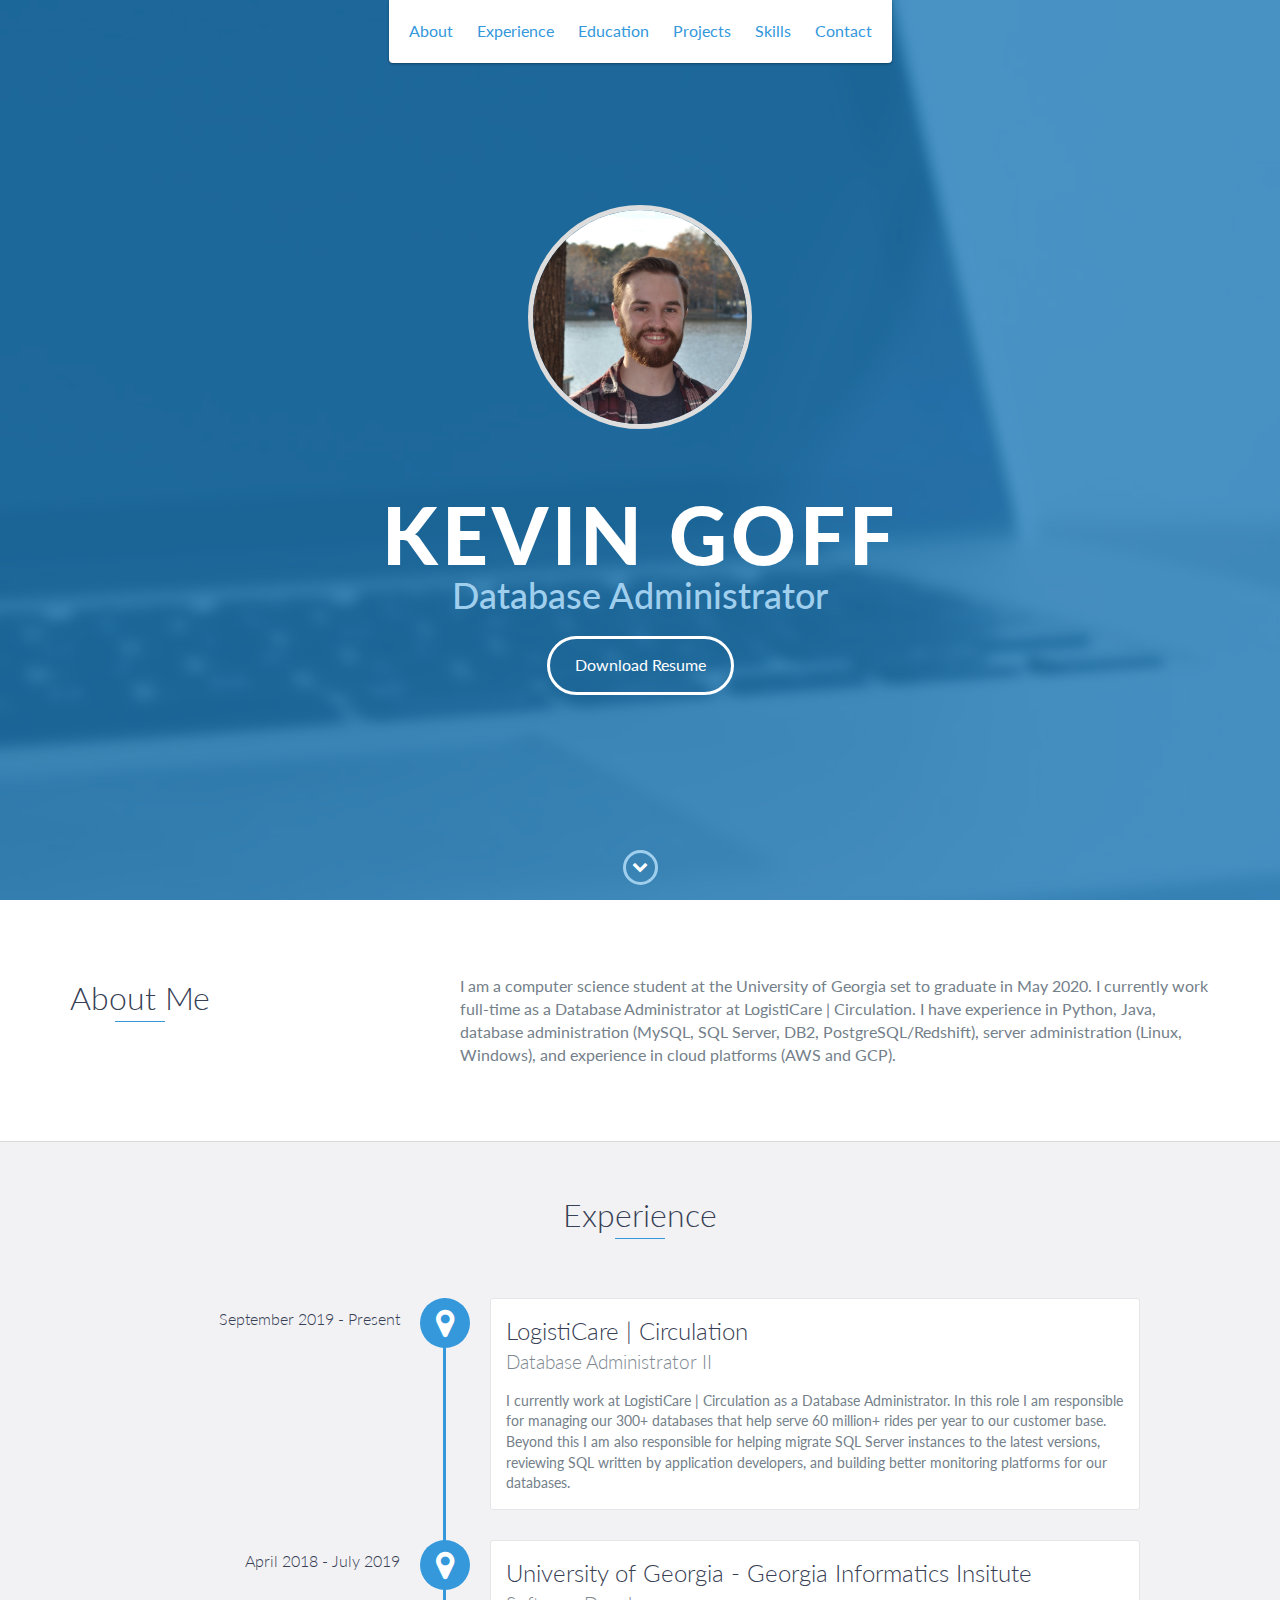
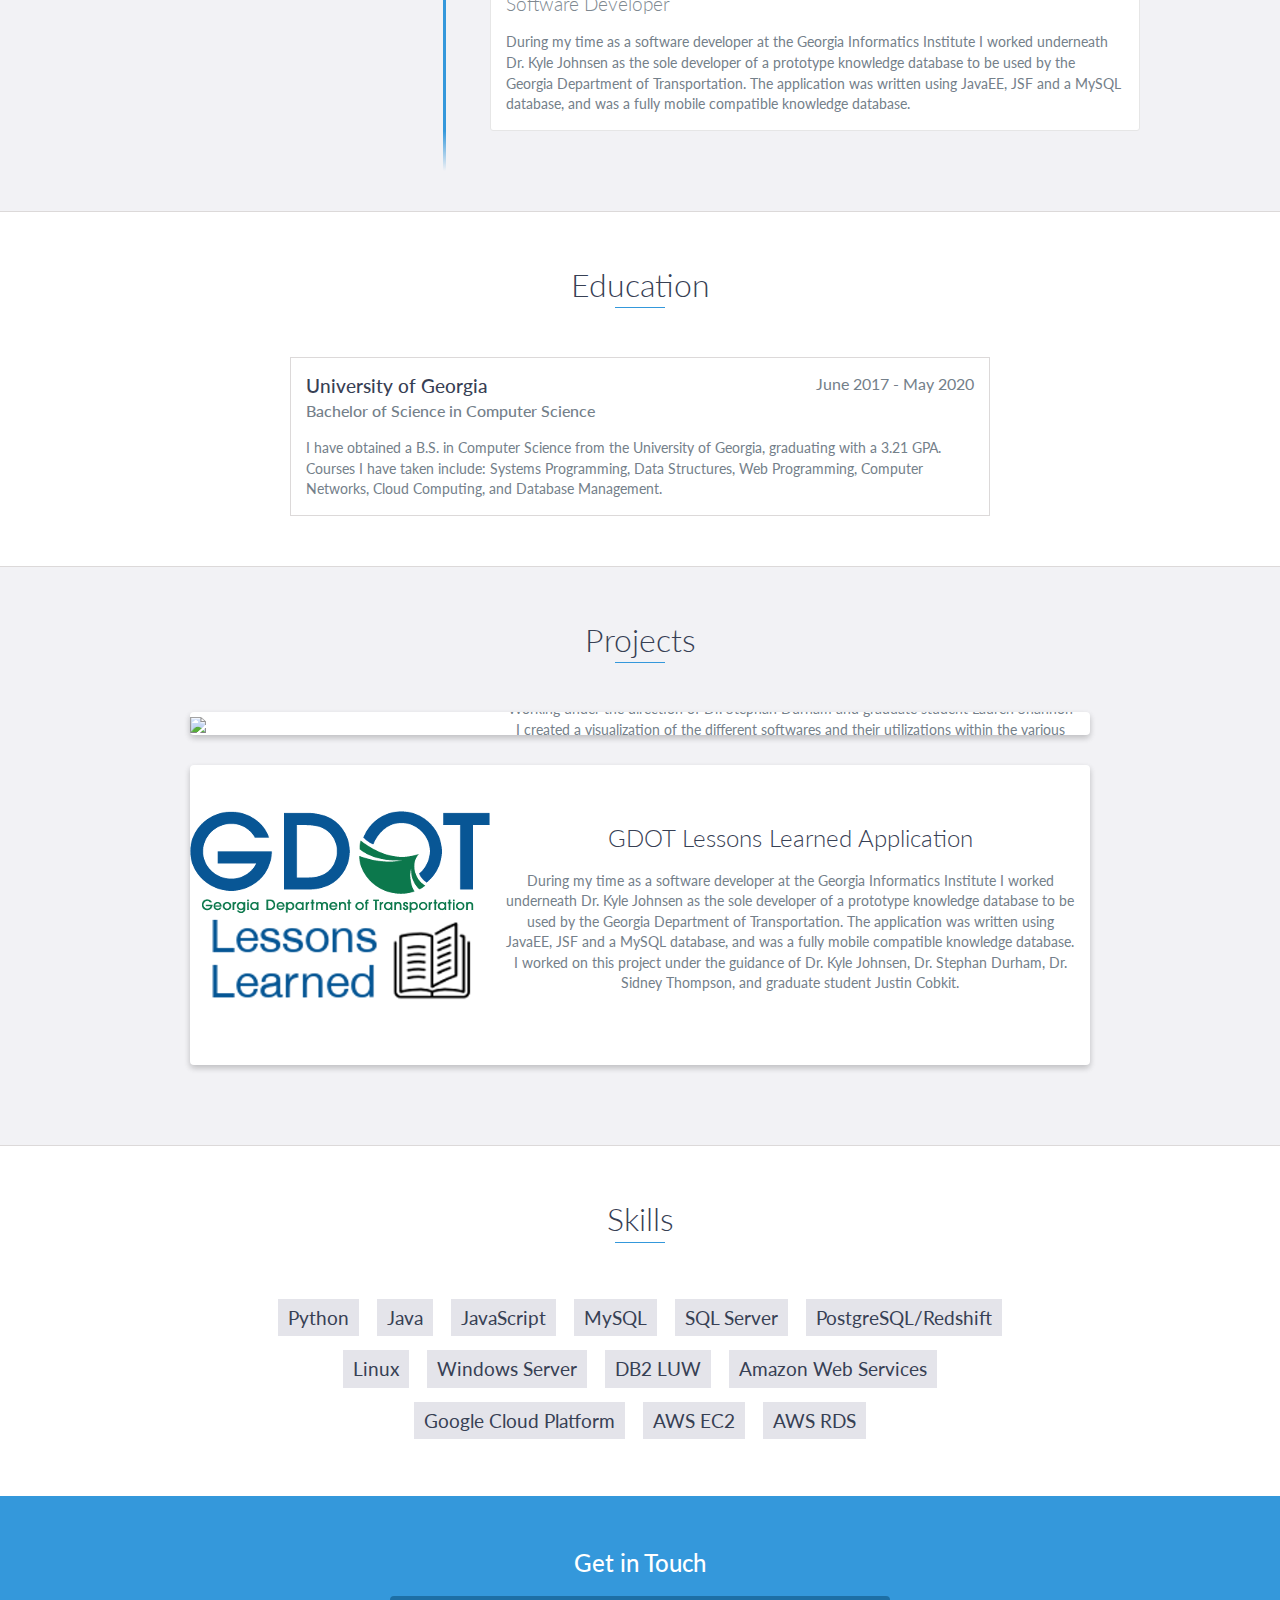
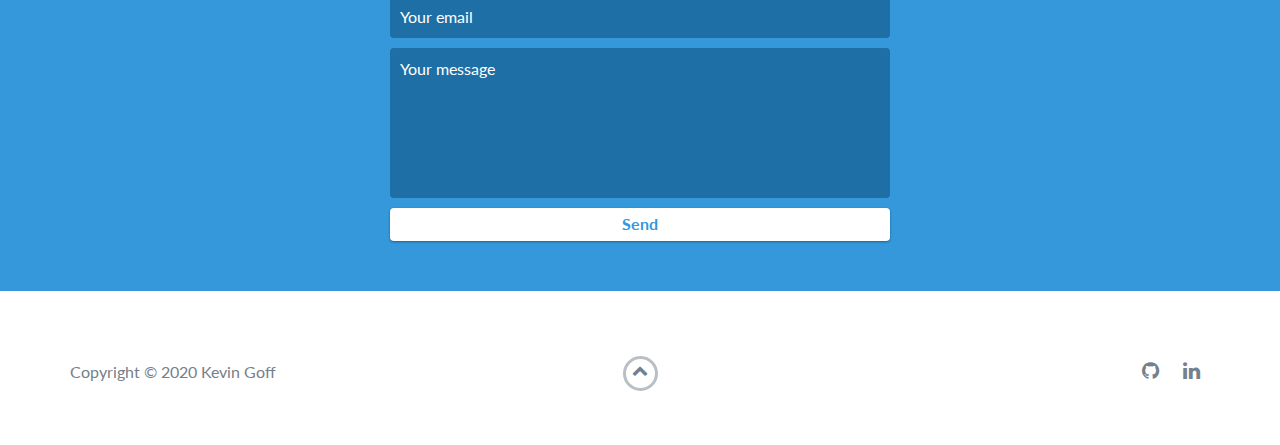
==== index.html @ 763a2a4a "Initial Commit" ====
<!DOCTYPE html>
<html class="no-js" lang="en">

<head>
    <meta charset="utf-8">
    <meta http-equiv="X-UA-Compatible" content="IE=edge">
    <meta name="viewport" content="width=device-width, initial-scale=1">
    <title>My Portfolio</title>
	<link rel="shortcut icon" href="favicon.ico" type="image/x-icon">
	<link rel="icon" href="favicon.ico" type="image/x-icon">
    <link href="https://fonts.googleapis.com/css?family=Lato:300,400,700,900" rel="stylesheet">
    <link rel="stylesheet" href="libs/font-awesome/css/font-awesome.min.css">
    <link href="css/bootstrap.min.css" rel="stylesheet">
    <link href="css/styles.css" rel="stylesheet">
</head>

<body>
    <div id="mobile-menu-open" class="shadow-large">
        <i class="fa fa-bars" aria-hidden="true"></i>
    </div>
    <!-- End #mobile-menu-toggle -->
    <header>
        <div id="mobile-menu-close">
            <span>Close</span> <i class="fa fa-times" aria-hidden="true"></i>
        </div>
        <ul id="menu" class="shadow">
            <li>
                <a href="#about">About</a>
            </li>
            <li>
                <a href="#experience">Experience</a>
            </li>
            <li>
                <a href="#education">Education</a>
            </li>
            <li>
                <a href="#projects">Projects</a>
            </li>
            <li>
                <a href="#skills">Skills</a>
            </li>
            <li>
                <a href="#contact">Contact</a>
            </li>
        </ul>
    </header>
    <!-- End header -->

    <div id="lead">
        <div id="lead-content">
            <img src="images/HEADSHOT.jpg" alt="Avatar" style=' border: 5px solid #ddd; border-radius: 50%; width: 35%;'>
            <br></br>
            <br></br>

            <h1>Kevin Goff</h1>
            <h2>Database Administrator</h2>
            <a href="#" class="btn-rounded-white">Download Resume</a>
        </div>
        <!-- End #lead-content -->

        <div id="lead-overlay"></div>

        <div id="lead-down">
            <span>
                <i class="fa fa-chevron-down" aria-hidden="true"></i>
            </span>
        </div>
        <!-- End #lead-down -->
    </div>
    <!-- End #lead -->

    <div id="about">
        <div class="container">
            <div class="row">
                <div class="col-md-4">
                    <h2 class="heading">About Me</h2>
                </div>
                <div class="col-md-8">
                    <p>
                        I am a computer science student at the University of Georgia set to graduate in May 2020. I currently work full-time as a Database Administrator at LogistiCare | Circulation. I have experience in Python, Java, database administration (MySQL, SQL Server, DB2, PostgreSQL/Redshift), server administration (Linux, Windows), and experience in cloud platforms (AWS and GCP). 
                    </p>
                </div>
            </div>
        </div>
    </div>
    <!-- End #about -->

    <div id="experience" class="background-alt">
        <h2 class="heading">Experience</h2>
        <div id="experience-timeline">
            <div data-date="September 2019 - Present">
                <h3>LogistiCare | Circulation</h3>
                <h4>Database Administrator II</h4>
                <p>
                    I currently work at LogistiCare | Circulation as a Database Administrator. In this role I am responsible for managing our 300+ databases that help serve 60 million+ rides per year to our customer base. Beyond this I am also responsible for helping migrate SQL Server instances to the latest versions, reviewing SQL written by application developers, and building better monitoring platforms for our databases.
                </p>
            </div>

            <div data-date="April 2018 - July 2019">
                <h3>University of Georgia - Georgia Informatics Insitute</h3>
                <h4>Software Developer</h4>
                <p>
                    During my time as a software developer at the Georgia Informatics Institute I worked underneath Dr. Kyle Johnsen as the sole developer of a prototype knowledge database to be used by the Georgia Department of Transportation. The application was written using JavaEE, JSF and a MySQL database, and was a fully mobile compatible knowledge database.
                </p>
            </div>
        </div>
    </div>
    <!-- End #experience -->

    <div id="education">
        <h2 class="heading">Education</h2>
        <div class="education-block">
            <h3>University of Georgia</h3>
            <span class="education-date">June 2017 - May 2020</span>
            <h4>Bachelor of Science in Computer Science</h4>
            <p>
                I have obtained a B.S. in Computer Science from the University of Georgia, graduating with a 3.21 GPA. Courses I have taken include: Systems Programming, Data Structures, Web Programming, Computer Networks, Cloud Computing, and Database Management.
            </p>
        </div>
        <!-- End .education-block -->
    </div>
    <!-- End #education -->

    <div id="projects" class="background-alt">
        <h2 class="heading">Projects</h2>
        <div class="container">
            <div class="row">
                <div class="project shadow-large">
                    <div class="project-image">
                        <img src="images/viz.png" />
                    </div>
                    <!-- End .project-image -->
                    <div class="project-info">
                        <h3>GDOT Workflow Visualization</h3>
                        <p>
                            Working under the direction of Dr. Stephan Durham and graduate student Lauren Shannon I created a visualization of the different softwares and their utilizations within the various departments inside GDOT. The visualization is built using D3.js and is fully interactive.
                        </p>
                        <a href="viz.html" target="_blank">View Project</a>
                    </div>
                    <!-- End .project-info -->
                </div>
                <!-- End .project -->

                <div class="project shadow-large">
                    <div class="project-image">
                        <img src="images/conjoined.png" />
                    </div>
                    <!-- End .project-image -->
                    <div class="project-info">
                        <h3>GDOT Lessons Learned Application</h3>
                        <p>
                            During my time as a software developer at the Georgia Informatics Institute I worked underneath Dr. Kyle Johnsen as the sole developer of a prototype knowledge database to be used by the Georgia Department of Transportation. The application was written using JavaEE, JSF and a MySQL database, and was a fully mobile compatible knowledge database. I worked on this project under the guidance of Dr. Kyle Johnsen, Dr. Stephan Durham, Dr. Sidney Thompson, and graduate student Justin Cobkit. 
                        </p>

                    </div>
                    <!-- End .project-info -->
                </div>
                <!-- End .project -->
            </div>
        </div>
    </div>
    <!-- End #projects -->

    <div id="skills">
        <h2 class="heading">Skills</h2>
        <ul>
            <li>Python</li>
            <li>Java</li>        
            <li>JavaScript</li>
            <li>MySQL</li>
            <li>SQL Server</li>
            <li>PostgreSQL/Redshift</li>
            <li>Linux</li>
            <li>Windows Server</li>
            <li>DB2 LUW</li>
            <li>Amazon Web Services</li>
            <li>Google Cloud Platform</li>
            <li>AWS EC2</li>
            <li>AWS RDS</li>
        </ul>
    </div>
    <!-- End #skills -->

    <div id="contact">
        <h2>Get in Touch</h2>
        <div id="contact-form">
            <form method="POST" action="https://formspree.io/xwkrezwz">
                <input type="hidden" name="_subject" value="Contact request from personal website" />
                <input type="email" name="_replyto" placeholder="Your email" required>
                <textarea name="message" placeholder="Your message" required></textarea>
                <button type="submit">Send</button>
            </form>
        </div>
        <!-- End #contact-form -->
    </div>
    <!-- End #contact -->

    <footer>
        <div class="container">
            <div class="row">
                <div class="col-sm-5 copyright">
                    <p>
                        Copyright &copy; 2020 Kevin Goff
                    </p>
                </div>
                <div class="col-sm-2 top">
                    <span id="to-top">
                        <i class="fa fa-chevron-up" aria-hidden="true"></i>
                    </span>
                </div>
                <div class="col-sm-5 social">
                    <ul>
                        <li>
                            <a href="https://github.com/kevpgoff" target="_blank"><i class="fa fa-github" aria-hidden="true"></i></a>
                        </li>

                        <li>
                            <a href="https://www.linkedin.com/in/kevpgoff/" target="_blank"><i class="fa fa-linkedin" aria-hidden="true"></i></a>
                        </li>

                    </ul>
                </div>
            </div>
        </div>
    </footer>
    <!-- End footer -->

    <script src="https://ajax.googleapis.com/ajax/libs/jquery/1.12.4/jquery.min.js"></script>
    <script src="js/scripts.min.js"></script>
</body>

</html>
---- css/styles.css ----
/*!
    Title: Dev Portfolio Template
    Version: 1.2.2
    Last Change: 03/25/2020
    Author: Ryan Fitzgerald
    Repo: https://github.com/RyanFitzgerald/devportfolio-template
    Issues: https://github.com/RyanFitzgerald/devportfolio-template/issues

    Description: This file contains all the styles associated with the page
    that don't come from third party libraries. This file gets compiled using
    Gulp and send to the /css folder which is then loaded on the page.
*/body{font-family:'Lato', sans-serif;font-size:16px}body.active{overflow:hidden;z-index:-1}.no-js #experience-timeline>div{background:#fff;padding:10px;margin-bottom:10px;border:1px solid #dcd9d9}.no-js #experience-timeline>div h3{font-size:1.5em;font-weight:300;color:#374054;display:inline-block;margin:0}.no-js #experience-timeline>div h4{font-size:1.2em;font-weight:300;color:#7e8890;margin:0 0 15px 0}.no-js #experience-timeline>div p{color:#74808a;font-size:0.9em;margin:0}.no-js #experience-timeline:before,.no-js #experience-timeline:after{content:none}@keyframes dropHeader{0%{transform:translateY(-100%)}100%{transform:translateY(0)}}header{position:absolute;top:0;left:0;right:0;text-align:center;z-index:10;animation-name:dropHeader;animation-iteration-count:1;animation-timing-function:ease;animation-duration:0.75s}header ul{display:inline-block;background:#fff;text-align:center;padding:10px;margin:0;border-bottom-right-radius:4px;border-bottom-left-radius:4px}header li{display:inline-block}header a{display:block;color:#3498db;padding:10px}header a:hover{color:#217dbb;text-decoration:none;background:#eee;border-radius:4px}header a:focus{color:#3498db;text-decoration:none}header.active{display:block}header.sticky{position:fixed;z-index:999}#menu.active{display:block}#mobile-menu-open{display:none;cursor:pointer;position:fixed;right:15px;top:10px;color:#3498db;font-size:1.5em;z-index:20;padding:0 7px;border-radius:4px;background:#fff}#mobile-menu-close{display:none;text-align:right;width:100%;background:#fff;font-size:1.5em;padding-right:15px;padding-top:10px;cursor:pointer;color:#3498db}#mobile-menu-close span{font-size:0.5em;text-transform:uppercase}#mobile-menu-close i{vertical-align:middle}footer{padding:50px 0}.copyright{padding-top:20px}.copyright p{margin:0;color:#74808a}.top{text-align:center}.top span{cursor:pointer;display:block;margin:15px auto 0 auto;width:35px;height:35px;border-radius:50%;border:3px solid #b9bfc4;text-align:center}.top i{color:#74808a}.social{text-align:right}.social ul{margin:5px 0 0 0;padding:0}.social li{display:inline-block;font-size:1.25em;list-style:none}.social a{display:block;color:#74808a;padding:10px}.social a:hover{color:#3498db}.btn-rounded-white{display:inline-block;color:#fff;padding:15px 25px;border:3px solid #fff;border-radius:30px;transition:.5s ease all}.btn-rounded-white:hover{color:#3498db;background:#fff;text-decoration:none}.shadow{box-shadow:0 1px 3px rgba(0,0,0,0.12),0 1px 2px rgba(0,0,0,0.24)}.shadow-large{box-shadow:0 3px 6px rgba(0,0,0,0.08),0 3px 6px rgba(0,0,0,0.15)}.heading{position:relative;display:inline-block;font-size:2em;font-weight:300;margin:0 0 30px 0}.heading:after{position:absolute;content:'';top:100%;height:1px;width:50px;left:0;right:0;margin:0 auto;background:#3498db}.background-alt{background:#f2f2f5}#lead{position:relative;height:100vh;min-height:500px;max-height:1080px;background:url(../images/lead-bg.jpg);background-size:cover;padding:15px;overflow:hidden}#lead-content{position:absolute;z-index:10;top:50%;left:50%;transform:translate(-50%, -50%);text-align:center}#lead-content h1,#lead-content h2{margin:0}#lead-content h1{color:#fff;font-weight:900;font-size:5em;text-transform:uppercase;letter-spacing:0.05em;line-height:0.9em}#lead-content h2{color:#a0cfee;font-weight:500;font-size:2.25em;margin-bottom:15px}#lead-overlay{position:absolute;height:100%;width:100%;top:0;right:0;bottom:0;left:0;background:rgba(33,125,187,0.8);z-index:1}#lead-down{position:absolute;left:0;right:0;width:100%;text-align:center;z-index:10;bottom:15px;color:#fff}#lead-down span{cursor:pointer;display:block;margin:0 auto;width:35px;height:35px;border-radius:50%;border:3px solid #a0cfee;text-align:center}#lead-down i{animation:pulsate 1.5s ease;animation-iteration-count:infinite;padding-top:5px}@keyframes pulsate{0%{transform:scale(1, 1)}50%{transform:scale(1.2, 1.2)}100%{transform:scale(1, 1)}}#about{padding:75px 15px;border-bottom:1px solid #dcd9d9}#about h2{color:#374054}#about p{color:#74808a;margin:0}#experience{padding:50px 15px;text-align:center;border-bottom:1px solid #dcd9d9}#experience h2{color:#374054}#experience-timeline{margin:30px auto 0 auto;position:relative;max-width:1000px}#experience-timeline:before{position:absolute;content:'';top:0;bottom:0;left:303px;right:auto;height:100%;width:3px;background:#3498db;z-index:0}#experience-timeline:after{position:absolute;content:'';width:3px;height:40px;background:#3498db;background:linear-gradient(to bottom, #3498db, rgba(52,152,219,0));top:100%;left:303px}.vtimeline-content{margin-left:350px;background:#fff;border:1px solid #e6e6e6;padding:15px;border-radius:3px;text-align:left}.vtimeline-content h3{font-size:1.5em;font-weight:300;color:#374054;display:inline-block;margin:0}.vtimeline-content h4{font-size:1.2em;font-weight:300;color:#7e8890;margin:0 0 15px 0}.vtimeline-content p{color:#74808a;font-size:0.9em;margin:0}.vtimeline-point{position:relative;display:block;vertical-align:top;margin-bottom:30px}.vtimeline-icon{position:relative;color:#fff;width:50px;height:50px;background:#3498db;border-radius:50%;float:left;z-index:99;margin-left:280px}.vtimeline-icon i{display:block;font-size:2em;margin-top:10px}.vtimeline-date{width:260px;text-align:right;position:absolute;left:0;top:10px;font-weight:300;color:#374054}#education{padding:50px 15px 20px 15px;border-bottom:1px solid #dcd9d9;text-align:center}#education h2{color:#374054;margin-bottom:50px}.education-block{max-width:700px;margin:0 auto 30px auto;padding:15px;border:1px solid #dcd9d9;text-align:left}.education-block h3{font-weight:500;float:left;margin:0;color:#374054}.education-block span{color:#74808a;float:right}.education-block h4{color:#74808a;clear:both;font-weight:500;margin:0 0 15px 0}.education-block p,.education-block ul{margin:0;color:#74808a;font-size:0.9em}.education-block ul{padding:0 0 0 15px}#projects{padding:50px 15px;border-bottom:1px solid #dcd9d9;text-align:center}#projects h2{color:#374054;margin-bottom:50px}.project{position:relative;max-width:900px;margin:0 auto 30px auto;overflow:hidden;background:#fff;border-radius:4px}.project-image{float:left}.project-info{position:absolute;top:50%;transform:translateY(-50%);margin-left:300px;padding:15px}.project-info h3{font-size:1.5em;font-weight:300;color:#374054;margin:0 0 15px 0}.project-info p{color:#74808a;margin:0 0 15px 0;font-size:0.9em}.no-image .project-info{position:relative;margin:0;padding:30px 15px;transform:none}#more-projects{display:none}#skills{padding:50px 15px;text-align:center}#skills h2{color:#374054;margin-bottom:50px}#skills ul{display:block;margin:0 auto;padding:0;max-width:800px}#skills li{display:inline-block;margin:7px;padding:5px 10px;color:#374054;background:#e4e4ea;list-style:none;cursor:default;font-size:1.2em}#contact{padding:50px 15px;background:#3498db;text-align:center}#contact h2{margin:0 0 15px 0;color:#fff;font-weight:500}#contact-form{max-width:500px;margin:0 auto}#contact-form input,#contact-form textarea{display:block;width:100%;padding:10px;border-radius:4px;border:none;margin-bottom:10px;background:#1d6fa5;color:#fff;transition:.5s ease all}#contact-form input::-webkit-input-placeholder,#contact-form textarea::-webkit-input-placeholder{color:#fff}#contact-form input:-moz-placeholder,#contact-form textarea:-moz-placeholder{color:#fff;opacity:1}#contact-form input::-moz-placeholder,#contact-form textarea::-moz-placeholder{color:#fff;opacity:1}#contact-form input:-ms-input-placeholder,#contact-form textarea:-ms-input-placeholder{color:#fff}#contact-form input:focus,#contact-form textarea:focus{outline:none;background:#16527a}#contact-form textarea{height:150px;resize:none}#contact-form button{display:block;width:100%;background:#fff;border-radius:4px;padding:5px 10px;border:none;color:#3498db;font-weight:700;box-shadow:0 1px 3px rgba(0,0,0,0.12),0 1px 2px rgba(0,0,0,0.24);transition:.5s ease all}#contact-form button:hover{box-shadow:0 10px 20px rgba(0,0,0,0.19),0 6px 6px rgba(0,0,0,0.23)}.optional-section{padding:50px 15px;text-align:center;border-top:1px solid #dcd9d9}.optional-section h2{color:#374054}.optional-section-block{max-width:700px;margin:0 auto 30px auto;padding:15px;border:1px solid #dcd9d9;background:#fff;text-align:left}.optional-section-block h3{font-weight:500;margin:0 0 15px 0;color:#374054}.optional-section-block h4{color:#74808a;clear:both;font-weight:500;margin:0 0 15px 0}.optional-section-block p,.optional-section-block ul{margin:0 0 15px 0;color:#74808a;font-size:0.9em}.optional-section-block ul{padding:0 0 0 15px}@media only screen and (max-width: 750px){#experience-timeline:before,#experience-timeline:after{left:23px}.vtimeline-date{width:auto;text-align:left;position:relative;margin-bottom:15px;display:block;margin-left:70px}.vtimeline-icon{margin-left:0}.vtimeline-content{margin-left:70px}}@media only screen and (max-width: 992px){#lead{height:auto;min-height:auto;max-height:auto;padding:100px 15px}#lead-content{position:relative;transform:none;left:auto;top:auto}#lead-content h1{font-size:3em}#lead-content h2{font-size:1.75em}#about{text-align:center}#about p{text-align:left}}@media only screen and (max-width: 768px){header{position:fixed;display:none;z-index:999;animation:none;bottom:0;height:100%}#mobile-menu-open,#mobile-menu-close{display:block}#menu{height:100%;overflow-y:auto;box-shadow:none;border-radius:0;width:100%}#menu li{display:block;margin-bottom:10px}#lead-content h1{font-size:2em}#lead-content h2{font-size:1.3em}#lead-content a{padding:10px 20px}#lead-down{display:none}.education-block h3,.education-block span{float:none}.project-image{display:none}.project-info{position:relative;margin:0;padding:30px 15px;top:auto;transform:none}footer{text-align:center}.social{text-align:center}}@media only screen and (max-width: 480px){#lead-content h1{font-size:1.5em}#lead-content h2{font-size:1em}#lead-content a{font-size:0.9em;padding:5px 10px}}
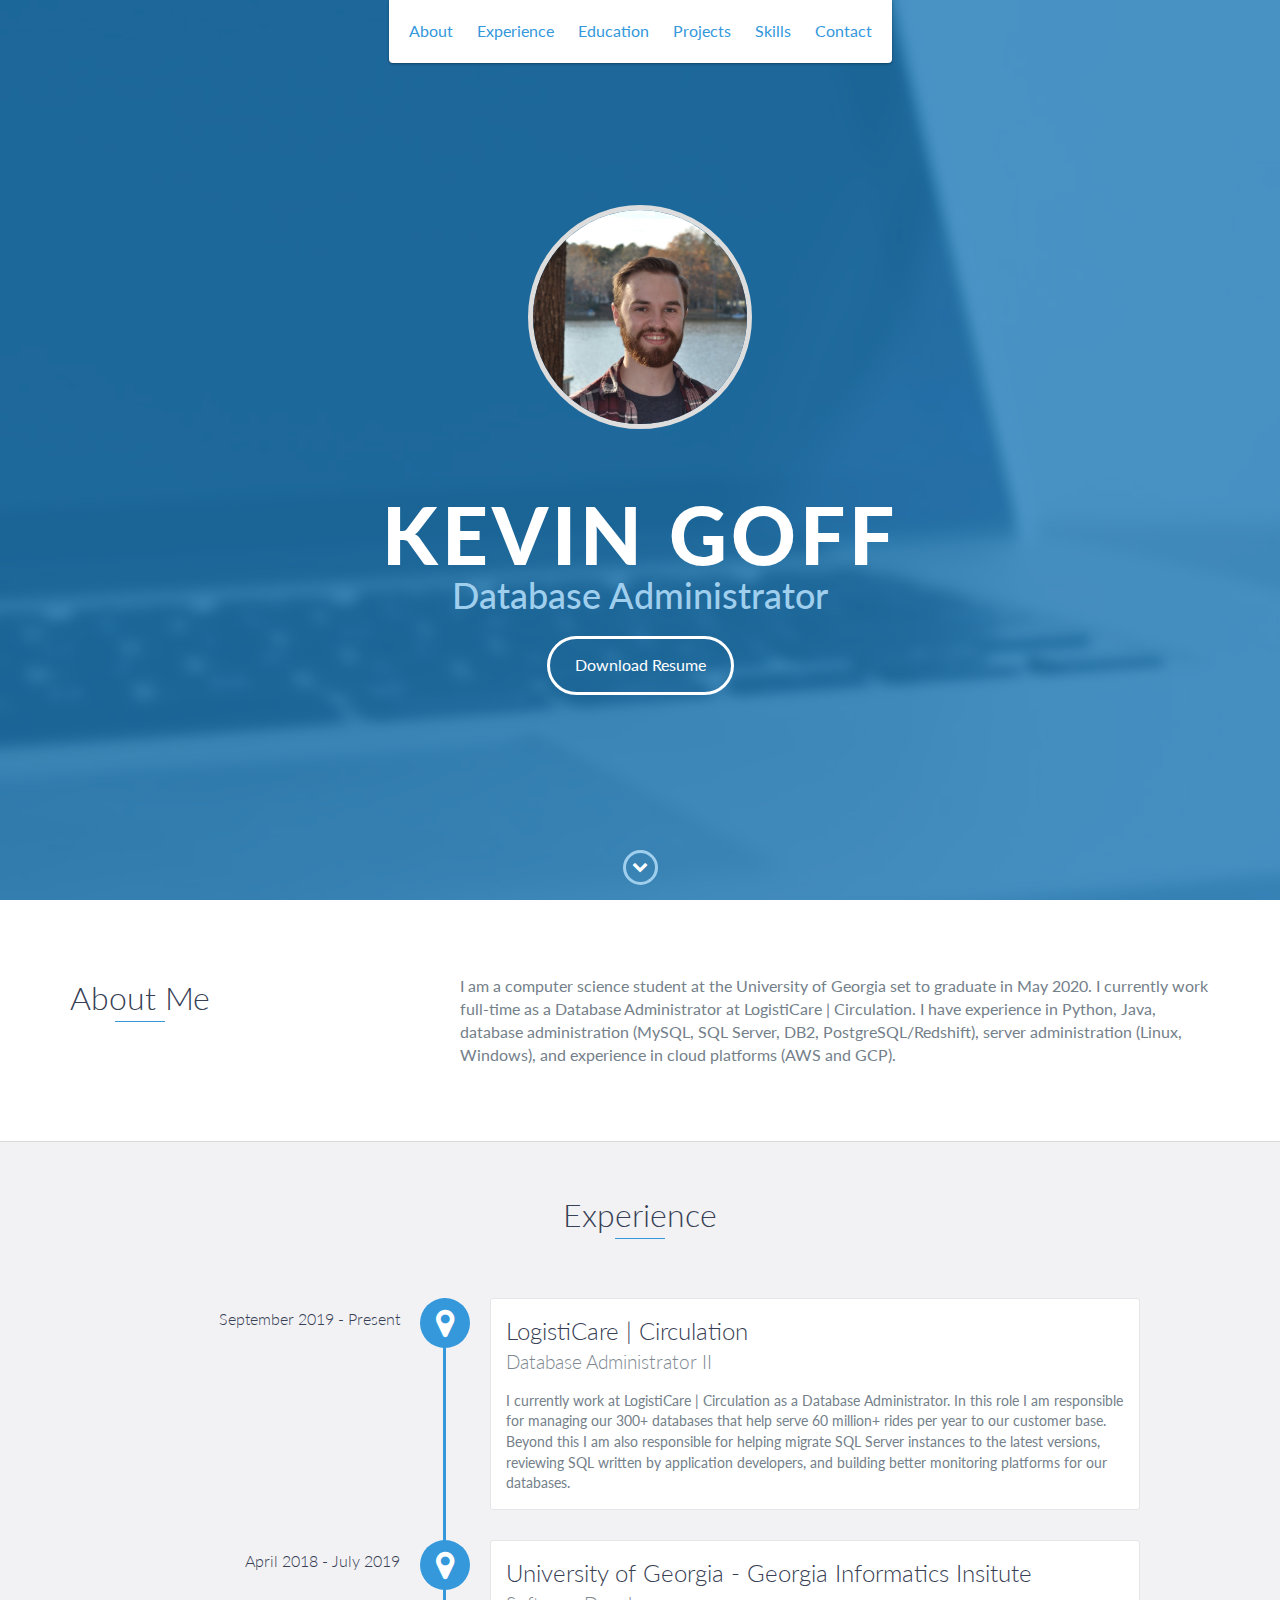
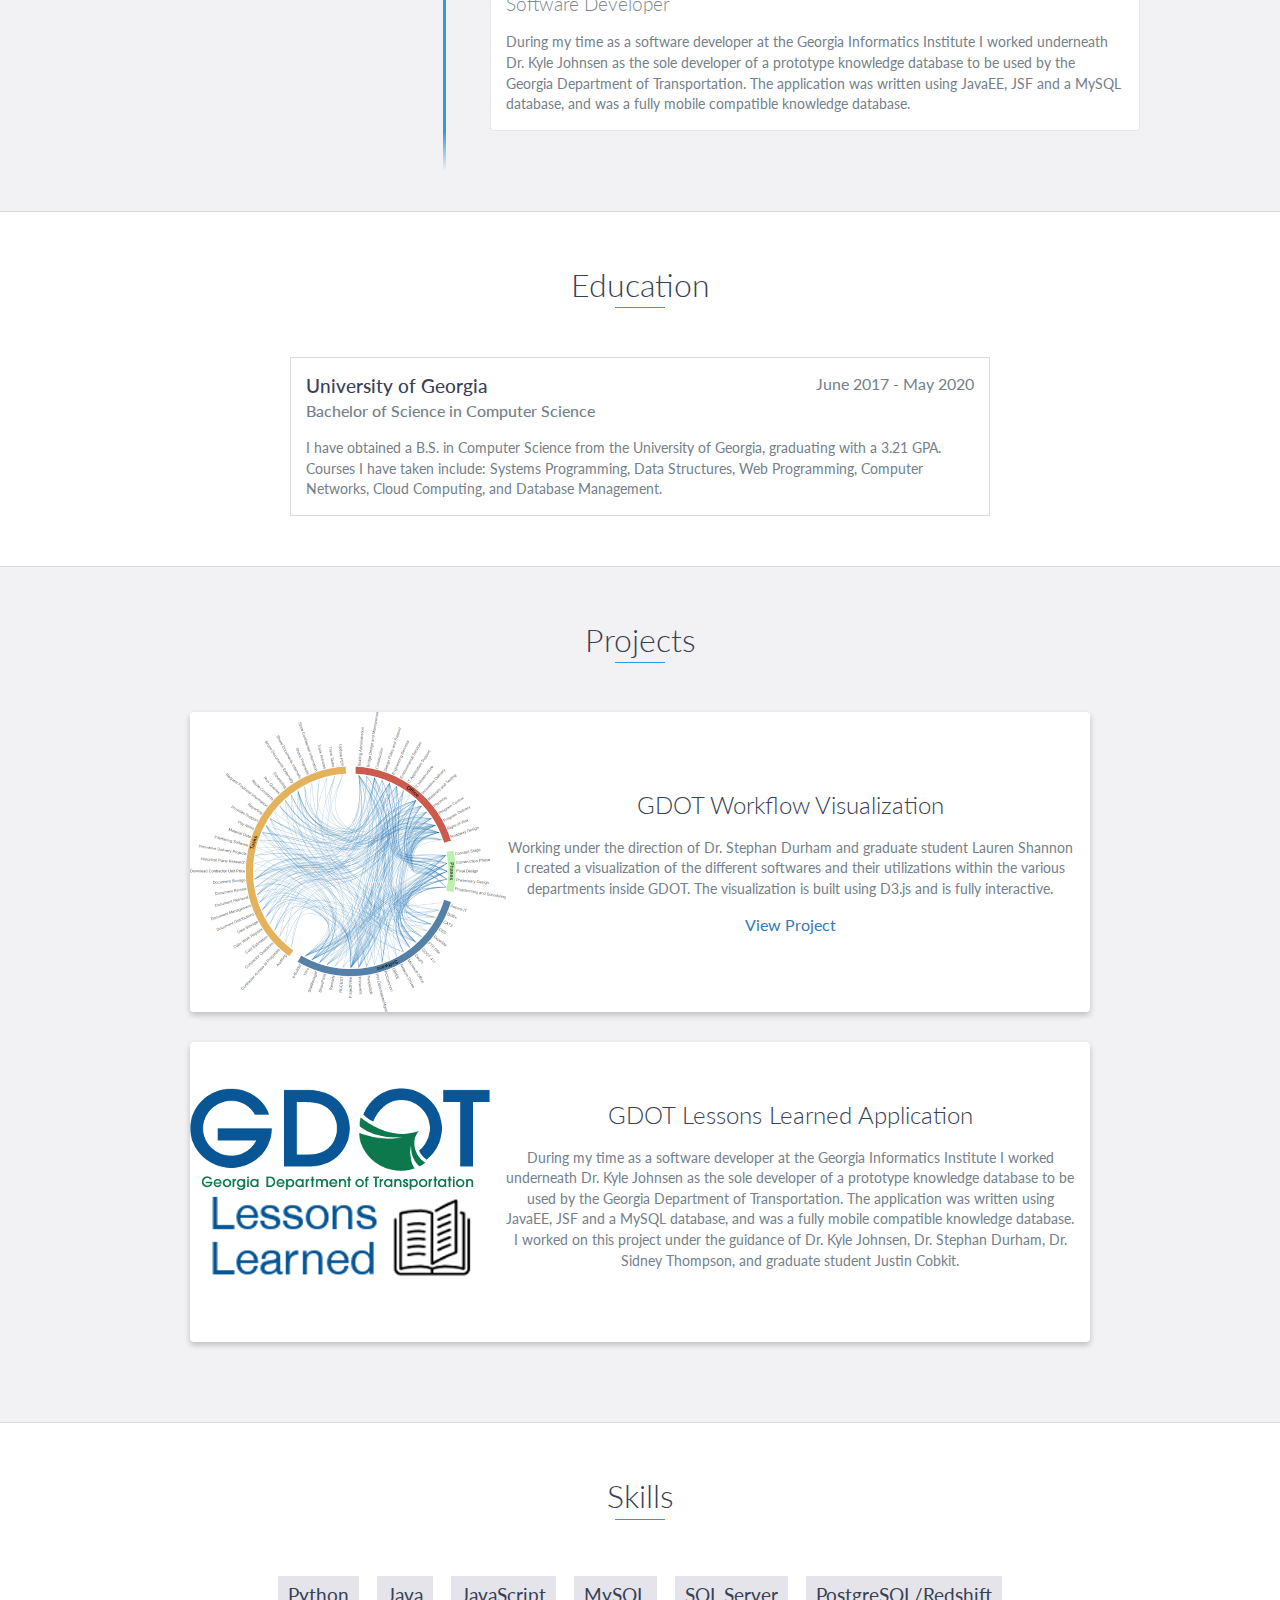
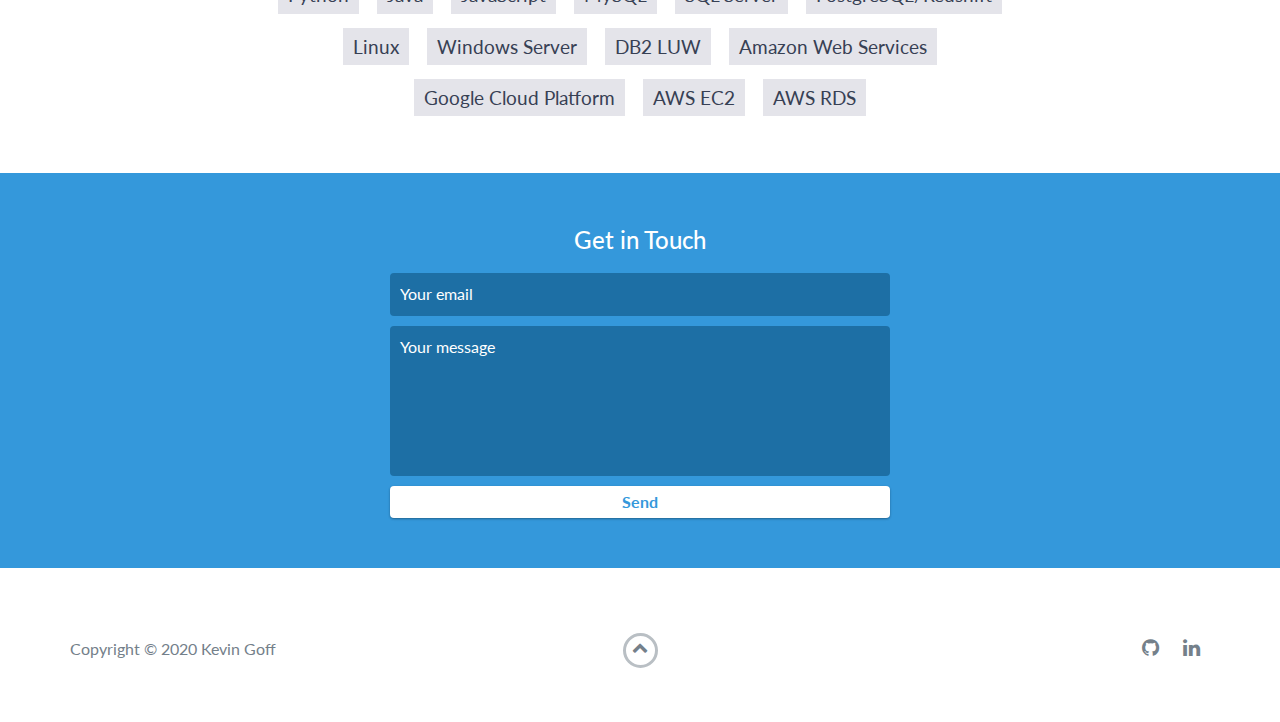
==== commit 77769f39: "fixed image reference" ====
--- a/index.html
+++ b/index.html
@@ -127,7 +127,7 @@
             <div class="row">
                 <div class="project shadow-large">
                     <div class="project-image">
-                        <img src="images/viz.png" />
+                        <img src="images/viz.PNG" />
                     </div>
                     <!-- End .project-image -->
                     <div class="project-info">
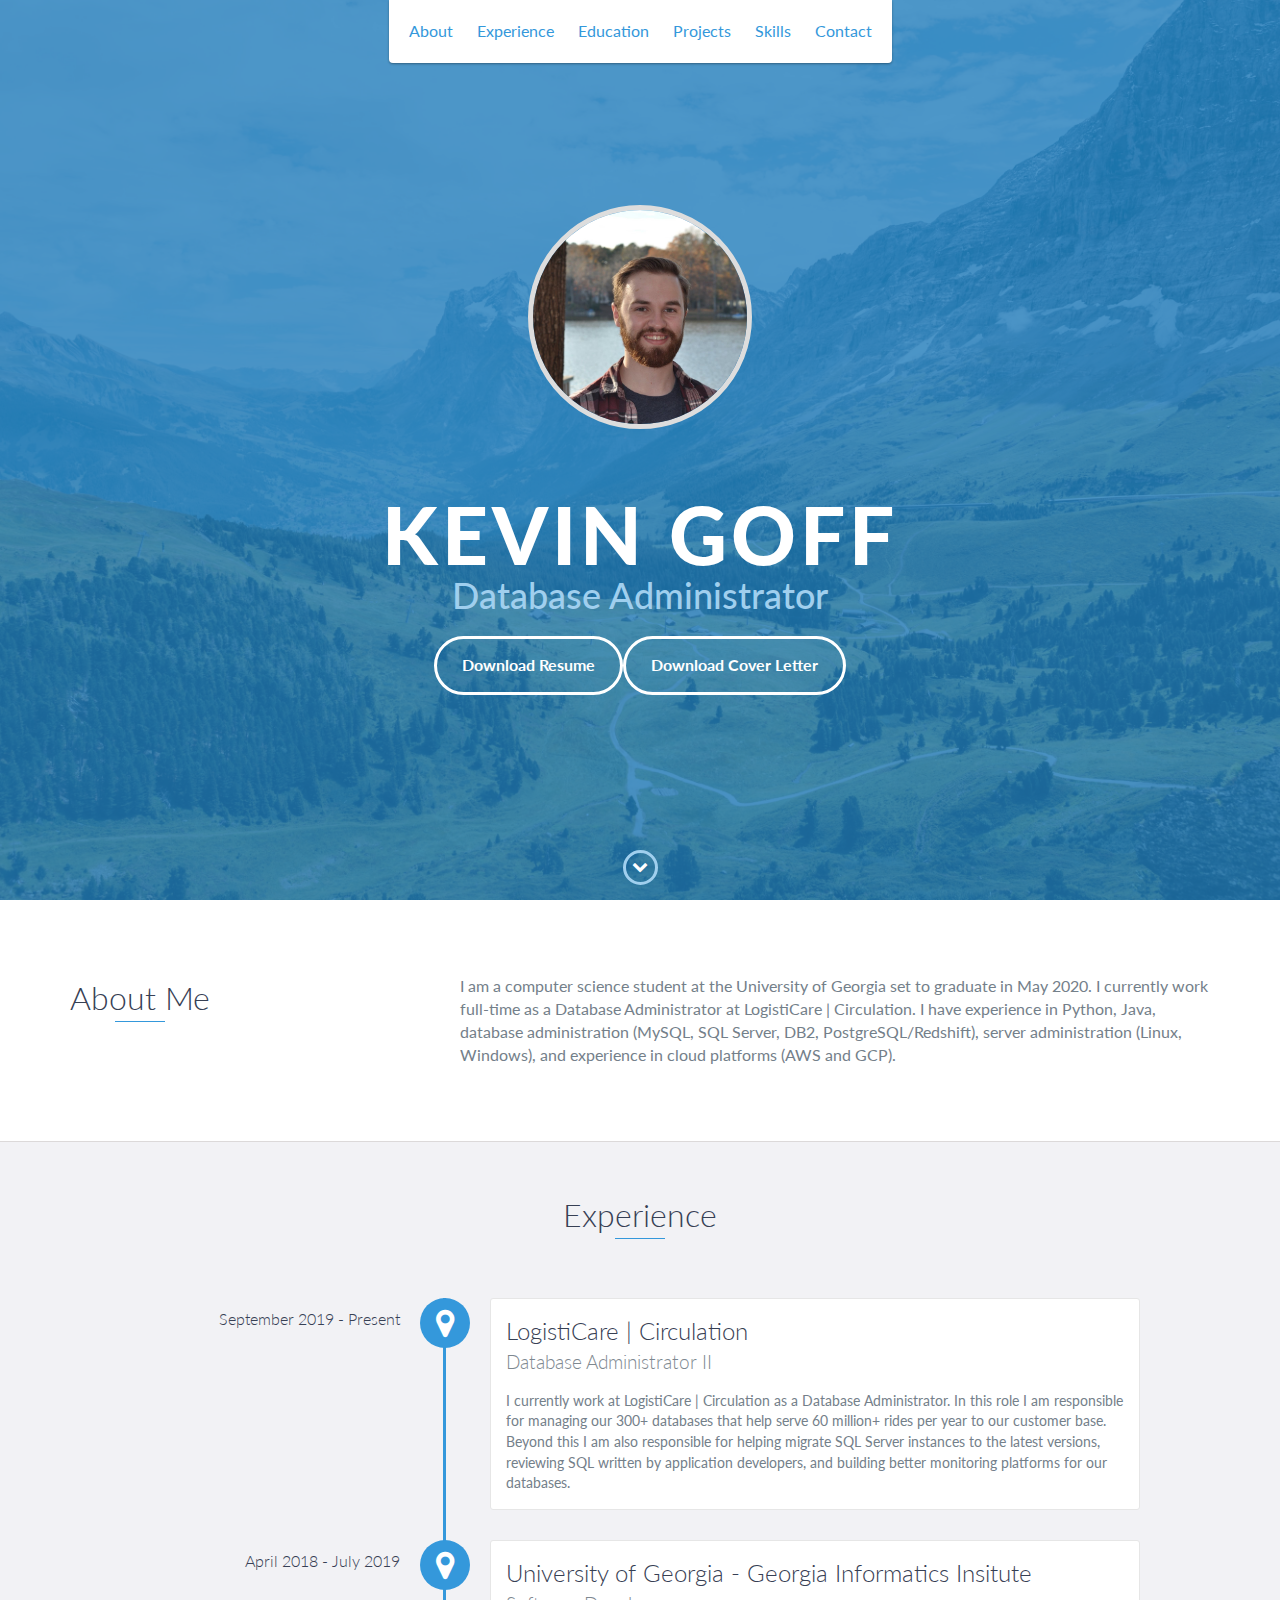
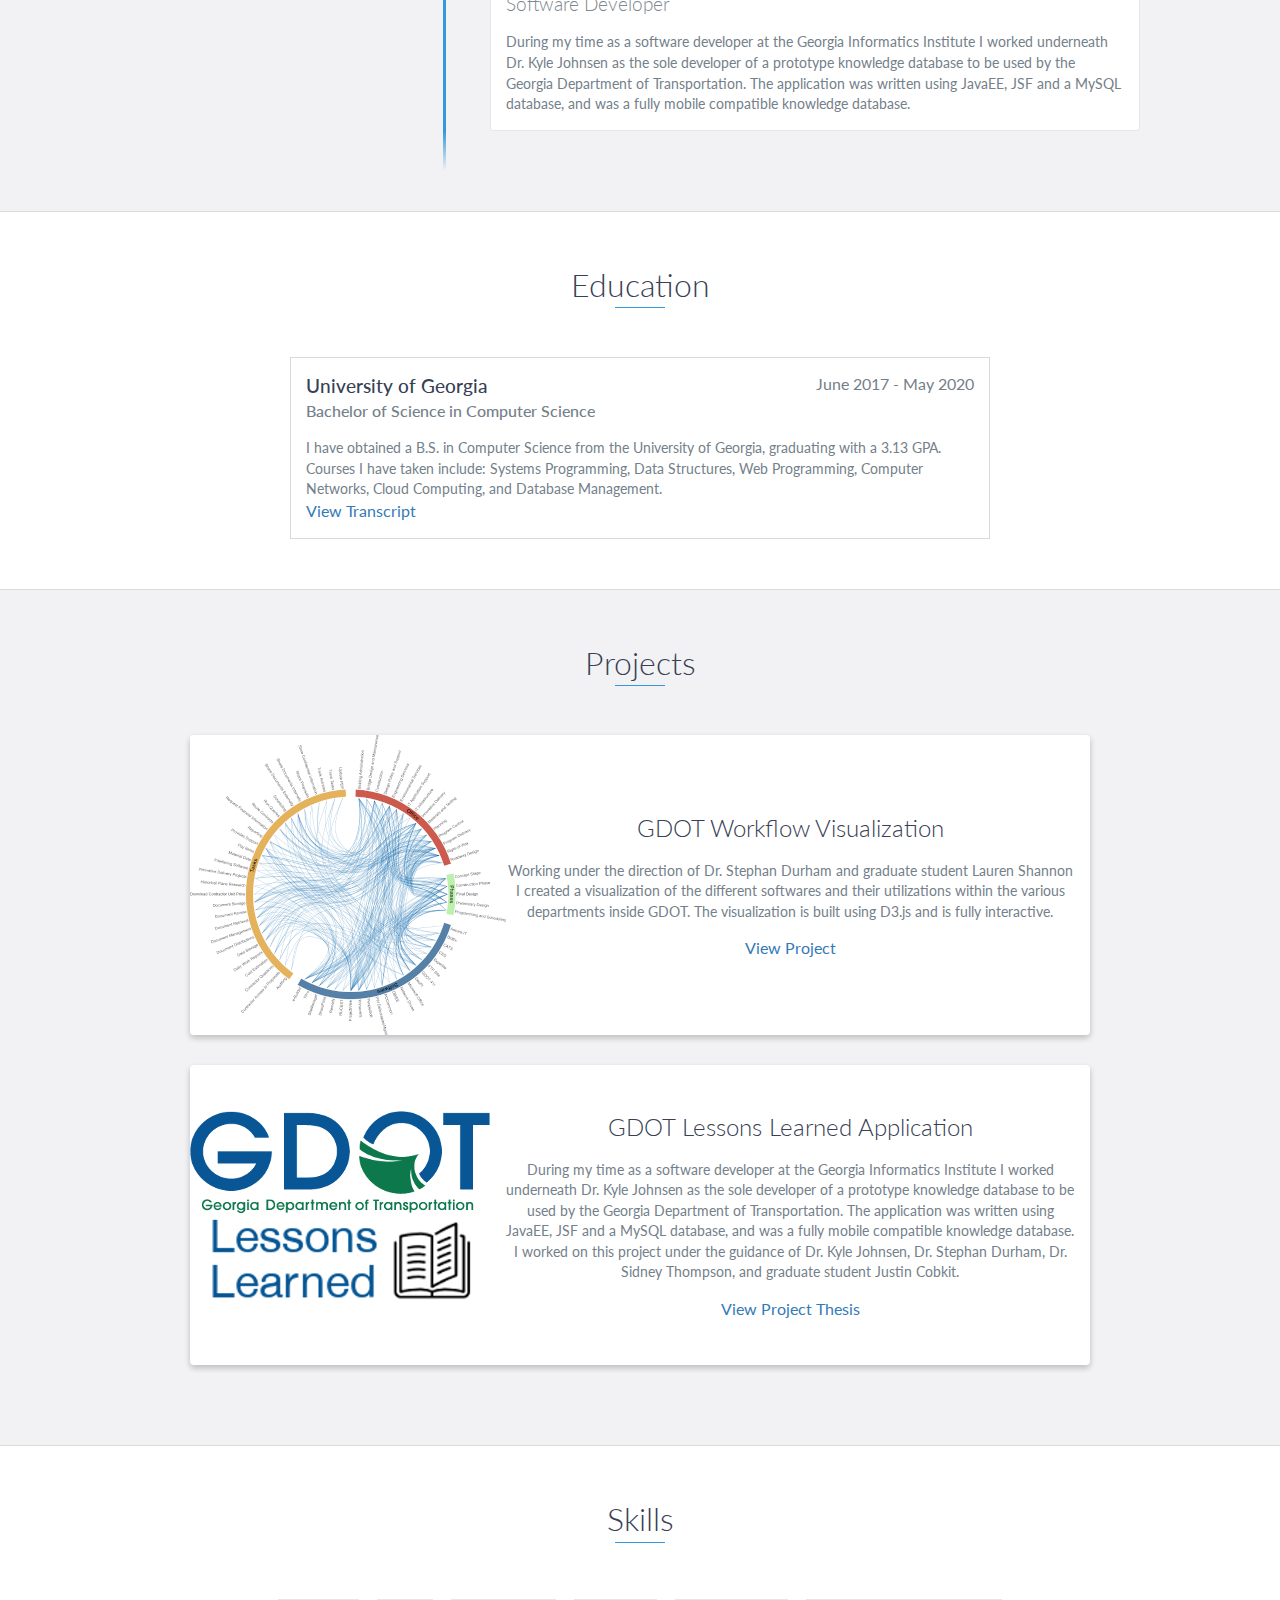
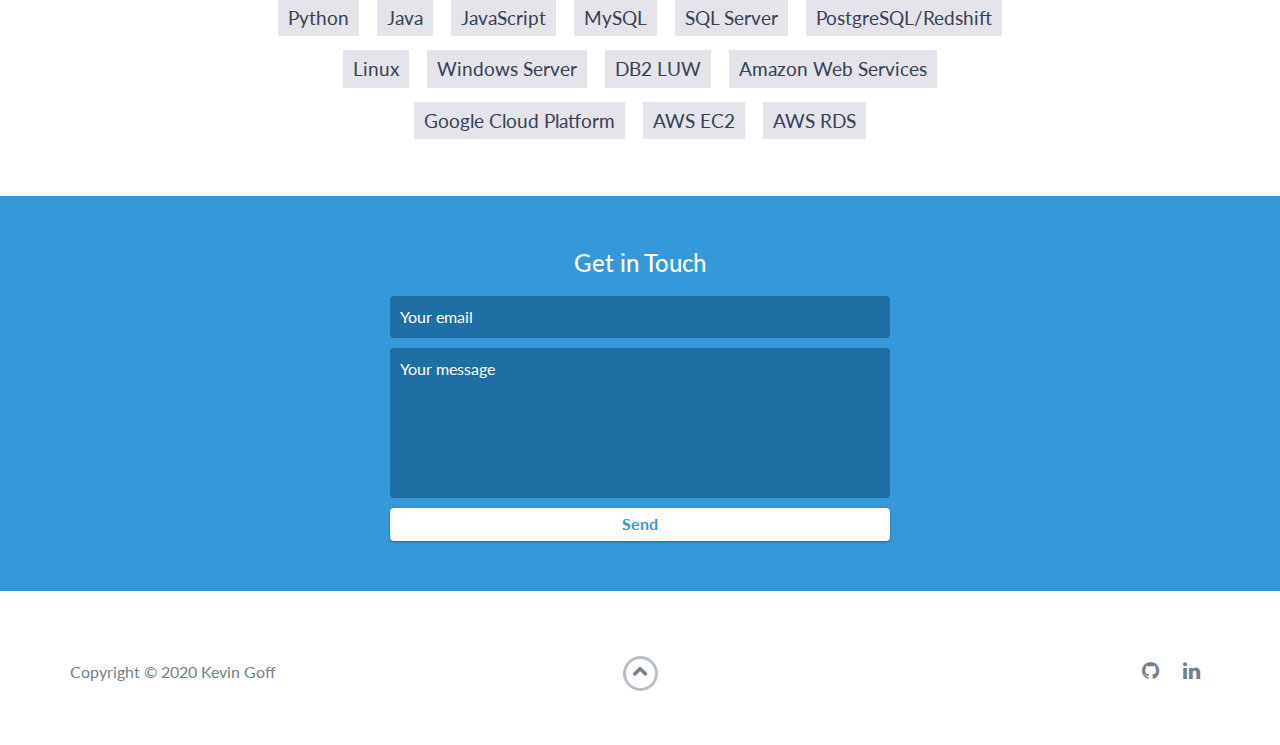
==== commit f009ac04: "transcript, cover, thesis" ====
--- a/index.html
+++ b/index.html
@@ -5,7 +5,7 @@
     <meta charset="utf-8">
     <meta http-equiv="X-UA-Compatible" content="IE=edge">
     <meta name="viewport" content="width=device-width, initial-scale=1">
-    <title>My Portfolio</title>
+    <title>Kevin Goff Portfolio</title>
 	<link rel="shortcut icon" href="favicon.ico" type="image/x-icon">
 	<link rel="icon" href="favicon.ico" type="image/x-icon">
     <link href="https://fonts.googleapis.com/css?family=Lato:300,400,700,900" rel="stylesheet">
@@ -54,7 +54,15 @@
 
             <h1>Kevin Goff</h1>
             <h2>Database Administrator</h2>
-            <a href="#" class="btn-rounded-white">Download Resume</a>
+                <table style='margin:auto;'>
+                    <thead>
+                      <tr>
+                        <th><a href="resume.pdf" target="_blank" class="btn-rounded-white">Download Resume</a></th>
+                        <th><a href="cover.pdf" target="_blank" class="btn-rounded-white">Download Cover Letter</a></th>
+                      </tr>
+                    </thead>
+                    </table>
+            
         </div>
         <!-- End #lead-content -->
 
@@ -114,8 +122,9 @@
             <span class="education-date">June 2017 - May 2020</span>
             <h4>Bachelor of Science in Computer Science</h4>
             <p>
-                I have obtained a B.S. in Computer Science from the University of Georgia, graduating with a 3.21 GPA. Courses I have taken include: Systems Programming, Data Structures, Web Programming, Computer Networks, Cloud Computing, and Database Management.
+                I have obtained a B.S. in Computer Science from the University of Georgia, graduating with a 3.13 GPA. Courses I have taken include: Systems Programming, Data Structures, Web Programming, Computer Networks, Cloud Computing, and Database Management.
             </p>
+            <a href="transcript.pdf" target="_blank">View Transcript</a>
         </div>
         <!-- End .education-block -->
     </div>
@@ -151,7 +160,7 @@
                         <p>
                             During my time as a software developer at the Georgia Informatics Institute I worked underneath Dr. Kyle Johnsen as the sole developer of a prototype knowledge database to be used by the Georgia Department of Transportation. The application was written using JavaEE, JSF and a MySQL database, and was a fully mobile compatible knowledge database. I worked on this project under the guidance of Dr. Kyle Johnsen, Dr. Stephan Durham, Dr. Sidney Thompson, and graduate student Justin Cobkit. 
                         </p>
-
+                        <a href="Thesis.pdf" target="_blank">View Project Thesis</a>
                     </div>
                     <!-- End .project-info -->
                 </div>
--- a/css/styles.css
+++ b/css/styles.css
@@ -9,4 +9,4 @@
     Description: This file contains all the styles associated with the page
     that don't come from third party libraries. This file gets compiled using
     Gulp and send to the /css folder which is then loaded on the page.
-*/body{font-family:'Lato', sans-serif;font-size:16px}body.active{overflow:hidden;z-index:-1}.no-js #experience-timeline>div{background:#fff;padding:10px;margin-bottom:10px;border:1px solid #dcd9d9}.no-js #experience-timeline>div h3{font-size:1.5em;font-weight:300;color:#374054;display:inline-block;margin:0}.no-js #experience-timeline>div h4{font-size:1.2em;font-weight:300;color:#7e8890;margin:0 0 15px 0}.no-js #experience-timeline>div p{color:#74808a;font-size:0.9em;margin:0}.no-js #experience-timeline:before,.no-js #experience-timeline:after{content:none}@keyframes dropHeader{0%{transform:translateY(-100%)}100%{transform:translateY(0)}}header{position:absolute;top:0;left:0;right:0;text-align:center;z-index:10;animation-name:dropHeader;animation-iteration-count:1;animation-timing-function:ease;animation-duration:0.75s}header ul{display:inline-block;background:#fff;text-align:center;padding:10px;margin:0;border-bottom-right-radius:4px;border-bottom-left-radius:4px}header li{display:inline-block}header a{display:block;color:#3498db;padding:10px}header a:hover{color:#217dbb;text-decoration:none;background:#eee;border-radius:4px}header a:focus{color:#3498db;text-decoration:none}header.active{display:block}header.sticky{position:fixed;z-index:999}#menu.active{display:block}#mobile-menu-open{display:none;cursor:pointer;position:fixed;right:15px;top:10px;color:#3498db;font-size:1.5em;z-index:20;padding:0 7px;border-radius:4px;background:#fff}#mobile-menu-close{display:none;text-align:right;width:100%;background:#fff;font-size:1.5em;padding-right:15px;padding-top:10px;cursor:pointer;color:#3498db}#mobile-menu-close span{font-size:0.5em;text-transform:uppercase}#mobile-menu-close i{vertical-align:middle}footer{padding:50px 0}.copyright{padding-top:20px}.copyright p{margin:0;color:#74808a}.top{text-align:center}.top span{cursor:pointer;display:block;margin:15px auto 0 auto;width:35px;height:35px;border-radius:50%;border:3px solid #b9bfc4;text-align:center}.top i{color:#74808a}.social{text-align:right}.social ul{margin:5px 0 0 0;padding:0}.social li{display:inline-block;font-size:1.25em;list-style:none}.social a{display:block;color:#74808a;padding:10px}.social a:hover{color:#3498db}.btn-rounded-white{display:inline-block;color:#fff;padding:15px 25px;border:3px solid #fff;border-radius:30px;transition:.5s ease all}.btn-rounded-white:hover{color:#3498db;background:#fff;text-decoration:none}.shadow{box-shadow:0 1px 3px rgba(0,0,0,0.12),0 1px 2px rgba(0,0,0,0.24)}.shadow-large{box-shadow:0 3px 6px rgba(0,0,0,0.08),0 3px 6px rgba(0,0,0,0.15)}.heading{position:relative;display:inline-block;font-size:2em;font-weight:300;margin:0 0 30px 0}.heading:after{position:absolute;content:'';top:100%;height:1px;width:50px;left:0;right:0;margin:0 auto;background:#3498db}.background-alt{background:#f2f2f5}#lead{position:relative;height:100vh;min-height:500px;max-height:1080px;background:url(../images/lead-bg.jpg);background-size:cover;padding:15px;overflow:hidden}#lead-content{position:absolute;z-index:10;top:50%;left:50%;transform:translate(-50%, -50%);text-align:center}#lead-content h1,#lead-content h2{margin:0}#lead-content h1{color:#fff;font-weight:900;font-size:5em;text-transform:uppercase;letter-spacing:0.05em;line-height:0.9em}#lead-content h2{color:#a0cfee;font-weight:500;font-size:2.25em;margin-bottom:15px}#lead-overlay{position:absolute;height:100%;width:100%;top:0;right:0;bottom:0;left:0;background:rgba(33,125,187,0.8);z-index:1}#lead-down{position:absolute;left:0;right:0;width:100%;text-align:center;z-index:10;bottom:15px;color:#fff}#lead-down span{cursor:pointer;display:block;margin:0 auto;width:35px;height:35px;border-radius:50%;border:3px solid #a0cfee;text-align:center}#lead-down i{animation:pulsate 1.5s ease;animation-iteration-count:infinite;padding-top:5px}@keyframes pulsate{0%{transform:scale(1, 1)}50%{transform:scale(1.2, 1.2)}100%{transform:scale(1, 1)}}#about{padding:75px 15px;border-bottom:1px solid #dcd9d9}#about h2{color:#374054}#about p{color:#74808a;margin:0}#experience{padding:50px 15px;text-align:center;border-bottom:1px solid #dcd9d9}#experience h2{color:#374054}#experience-timeline{margin:30px auto 0 auto;position:relative;max-width:1000px}#experience-timeline:before{position:absolute;content:'';top:0;bottom:0;left:303px;right:auto;height:100%;width:3px;background:#3498db;z-index:0}#experience-timeline:after{position:absolute;content:'';width:3px;height:40px;background:#3498db;background:linear-gradient(to bottom, #3498db, rgba(52,152,219,0));top:100%;left:303px}.vtimeline-content{margin-left:350px;background:#fff;border:1px solid #e6e6e6;padding:15px;border-radius:3px;text-align:left}.vtimeline-content h3{font-size:1.5em;font-weight:300;color:#374054;display:inline-block;margin:0}.vtimeline-content h4{font-size:1.2em;font-weight:300;color:#7e8890;margin:0 0 15px 0}.vtimeline-content p{color:#74808a;font-size:0.9em;margin:0}.vtimeline-point{position:relative;display:block;vertical-align:top;margin-bottom:30px}.vtimeline-icon{position:relative;color:#fff;width:50px;height:50px;background:#3498db;border-radius:50%;float:left;z-index:99;margin-left:280px}.vtimeline-icon i{display:block;font-size:2em;margin-top:10px}.vtimeline-date{width:260px;text-align:right;position:absolute;left:0;top:10px;font-weight:300;color:#374054}#education{padding:50px 15px 20px 15px;border-bottom:1px solid #dcd9d9;text-align:center}#education h2{color:#374054;margin-bottom:50px}.education-block{max-width:700px;margin:0 auto 30px auto;padding:15px;border:1px solid #dcd9d9;text-align:left}.education-block h3{font-weight:500;float:left;margin:0;color:#374054}.education-block span{color:#74808a;float:right}.education-block h4{color:#74808a;clear:both;font-weight:500;margin:0 0 15px 0}.education-block p,.education-block ul{margin:0;color:#74808a;font-size:0.9em}.education-block ul{padding:0 0 0 15px}#projects{padding:50px 15px;border-bottom:1px solid #dcd9d9;text-align:center}#projects h2{color:#374054;margin-bottom:50px}.project{position:relative;max-width:900px;margin:0 auto 30px auto;overflow:hidden;background:#fff;border-radius:4px}.project-image{float:left}.project-info{position:absolute;top:50%;transform:translateY(-50%);margin-left:300px;padding:15px}.project-info h3{font-size:1.5em;font-weight:300;color:#374054;margin:0 0 15px 0}.project-info p{color:#74808a;margin:0 0 15px 0;font-size:0.9em}.no-image .project-info{position:relative;margin:0;padding:30px 15px;transform:none}#more-projects{display:none}#skills{padding:50px 15px;text-align:center}#skills h2{color:#374054;margin-bottom:50px}#skills ul{display:block;margin:0 auto;padding:0;max-width:800px}#skills li{display:inline-block;margin:7px;padding:5px 10px;color:#374054;background:#e4e4ea;list-style:none;cursor:default;font-size:1.2em}#contact{padding:50px 15px;background:#3498db;text-align:center}#contact h2{margin:0 0 15px 0;color:#fff;font-weight:500}#contact-form{max-width:500px;margin:0 auto}#contact-form input,#contact-form textarea{display:block;width:100%;padding:10px;border-radius:4px;border:none;margin-bottom:10px;background:#1d6fa5;color:#fff;transition:.5s ease all}#contact-form input::-webkit-input-placeholder,#contact-form textarea::-webkit-input-placeholder{color:#fff}#contact-form input:-moz-placeholder,#contact-form textarea:-moz-placeholder{color:#fff;opacity:1}#contact-form input::-moz-placeholder,#contact-form textarea::-moz-placeholder{color:#fff;opacity:1}#contact-form input:-ms-input-placeholder,#contact-form textarea:-ms-input-placeholder{color:#fff}#contact-form input:focus,#contact-form textarea:focus{outline:none;background:#16527a}#contact-form textarea{height:150px;resize:none}#contact-form button{display:block;width:100%;background:#fff;border-radius:4px;padding:5px 10px;border:none;color:#3498db;font-weight:700;box-shadow:0 1px 3px rgba(0,0,0,0.12),0 1px 2px rgba(0,0,0,0.24);transition:.5s ease all}#contact-form button:hover{box-shadow:0 10px 20px rgba(0,0,0,0.19),0 6px 6px rgba(0,0,0,0.23)}.optional-section{padding:50px 15px;text-align:center;border-top:1px solid #dcd9d9}.optional-section h2{color:#374054}.optional-section-block{max-width:700px;margin:0 auto 30px auto;padding:15px;border:1px solid #dcd9d9;background:#fff;text-align:left}.optional-section-block h3{font-weight:500;margin:0 0 15px 0;color:#374054}.optional-section-block h4{color:#74808a;clear:both;font-weight:500;margin:0 0 15px 0}.optional-section-block p,.optional-section-block ul{margin:0 0 15px 0;color:#74808a;font-size:0.9em}.optional-section-block ul{padding:0 0 0 15px}@media only screen and (max-width: 750px){#experience-timeline:before,#experience-timeline:after{left:23px}.vtimeline-date{width:auto;text-align:left;position:relative;margin-bottom:15px;display:block;margin-left:70px}.vtimeline-icon{margin-left:0}.vtimeline-content{margin-left:70px}}@media only screen and (max-width: 992px){#lead{height:auto;min-height:auto;max-height:auto;padding:100px 15px}#lead-content{position:relative;transform:none;left:auto;top:auto}#lead-content h1{font-size:3em}#lead-content h2{font-size:1.75em}#about{text-align:center}#about p{text-align:left}}@media only screen and (max-width: 768px){header{position:fixed;display:none;z-index:999;animation:none;bottom:0;height:100%}#mobile-menu-open,#mobile-menu-close{display:block}#menu{height:100%;overflow-y:auto;box-shadow:none;border-radius:0;width:100%}#menu li{display:block;margin-bottom:10px}#lead-content h1{font-size:2em}#lead-content h2{font-size:1.3em}#lead-content a{padding:10px 20px}#lead-down{display:none}.education-block h3,.education-block span{float:none}.project-image{display:none}.project-info{position:relative;margin:0;padding:30px 15px;top:auto;transform:none}footer{text-align:center}.social{text-align:center}}@media only screen and (max-width: 480px){#lead-content h1{font-size:1.5em}#lead-content h2{font-size:1em}#lead-content a{font-size:0.9em;padding:5px 10px}}
+*/body{font-family:'Lato', sans-serif;font-size:16px}body.active{overflow:hidden;z-index:-1}.no-js #experience-timeline>div{background:#fff;padding:10px;margin-bottom:10px;border:1px solid #dcd9d9}.no-js #experience-timeline>div h3{font-size:1.5em;font-weight:300;color:#374054;display:inline-block;margin:0}.no-js #experience-timeline>div h4{font-size:1.2em;font-weight:300;color:#7e8890;margin:0 0 15px 0}.no-js #experience-timeline>div p{color:#74808a;font-size:0.9em;margin:0}.no-js #experience-timeline:before,.no-js #experience-timeline:after{content:none}@keyframes dropHeader{0%{transform:translateY(-100%)}100%{transform:translateY(0)}}header{position:absolute;top:0;left:0;right:0;text-align:center;z-index:10;animation-name:dropHeader;animation-iteration-count:1;animation-timing-function:ease;animation-duration:0.75s}header ul{display:inline-block;background:#fff;text-align:center;padding:10px;margin:0;border-bottom-right-radius:4px;border-bottom-left-radius:4px}header li{display:inline-block}header a{display:block;color:#3498db;padding:10px}header a:hover{color:#217dbb;text-decoration:none;background:#eee;border-radius:4px}header a:focus{color:#3498db;text-decoration:none}header.active{display:block}header.sticky{position:fixed;z-index:999}#menu.active{display:block}#mobile-menu-open{display:none;cursor:pointer;position:fixed;right:15px;top:10px;color:#3498db;font-size:1.5em;z-index:20;padding:0 7px;border-radius:4px;background:#fff}#mobile-menu-close{display:none;text-align:right;width:100%;background:#fff;font-size:1.5em;padding-right:15px;padding-top:10px;cursor:pointer;color:#3498db}#mobile-menu-close span{font-size:0.5em;text-transform:uppercase}#mobile-menu-close i{vertical-align:middle}footer{padding:50px 0}.copyright{padding-top:20px}.copyright p{margin:0;color:#74808a}.top{text-align:center}.top span{cursor:pointer;display:block;margin:15px auto 0 auto;width:35px;height:35px;border-radius:50%;border:3px solid #b9bfc4;text-align:center}.top i{color:#74808a}.social{text-align:right}.social ul{margin:5px 0 0 0;padding:0}.social li{display:inline-block;font-size:1.25em;list-style:none}.social a{display:block;color:#74808a;padding:10px}.social a:hover{color:#3498db}.btn-rounded-white{display:inline-block;color:#fff;padding:15px 25px;border:3px solid #fff;border-radius:30px;transition:.5s ease all}.btn-rounded-white:hover{color:#3498db;background:#fff;text-decoration:none}.shadow{box-shadow:0 1px 3px rgba(0,0,0,0.12),0 1px 2px rgba(0,0,0,0.24)}.shadow-large{box-shadow:0 3px 6px rgba(0,0,0,0.08),0 3px 6px rgba(0,0,0,0.15)}.heading{position:relative;display:inline-block;font-size:2em;font-weight:300;margin:0 0 30px 0}.heading:after{position:absolute;content:'';top:100%;height:1px;width:50px;left:0;right:0;margin:0 auto;background:#3498db}.background-alt{background:#f2f2f5}#lead{position:relative;height:100vh;min-height:500px;max-height:1080px;background:url(../images/swiss.jpg);background-size:cover;padding:15px;overflow:hidden}#lead-content{position:absolute;z-index:10;top:50%;left:50%;transform:translate(-50%, -50%);text-align:center}#lead-content h1,#lead-content h2{margin:0}#lead-content h1{color:#fff;font-weight:900;font-size:5em;text-transform:uppercase;letter-spacing:0.05em;line-height:0.9em}#lead-content h2{color:#a0cfee;font-weight:500;font-size:2.25em;margin-bottom:15px}#lead-overlay{position:absolute;height:100%;width:100%;top:0;right:0;bottom:0;left:0;background:rgba(33,125,187,0.8);z-index:1}#lead-down{position:absolute;left:0;right:0;width:100%;text-align:center;z-index:10;bottom:15px;color:#fff}#lead-down span{cursor:pointer;display:block;margin:0 auto;width:35px;height:35px;border-radius:50%;border:3px solid #a0cfee;text-align:center}#lead-down i{animation:pulsate 1.5s ease;animation-iteration-count:infinite;padding-top:5px}@keyframes pulsate{0%{transform:scale(1, 1)}50%{transform:scale(1.2, 1.2)}100%{transform:scale(1, 1)}}#about{padding:75px 15px;border-bottom:1px solid #dcd9d9}#about h2{color:#374054}#about p{color:#74808a;margin:0}#experience{padding:50px 15px;text-align:center;border-bottom:1px solid #dcd9d9}#experience h2{color:#374054}#experience-timeline{margin:30px auto 0 auto;position:relative;max-width:1000px}#experience-timeline:before{position:absolute;content:'';top:0;bottom:0;left:303px;right:auto;height:100%;width:3px;background:#3498db;z-index:0}#experience-timeline:after{position:absolute;content:'';width:3px;height:40px;background:#3498db;background:linear-gradient(to bottom, #3498db, rgba(52,152,219,0));top:100%;left:303px}.vtimeline-content{margin-left:350px;background:#fff;border:1px solid #e6e6e6;padding:15px;border-radius:3px;text-align:left}.vtimeline-content h3{font-size:1.5em;font-weight:300;color:#374054;display:inline-block;margin:0}.vtimeline-content h4{font-size:1.2em;font-weight:300;color:#7e8890;margin:0 0 15px 0}.vtimeline-content p{color:#74808a;font-size:0.9em;margin:0}.vtimeline-point{position:relative;display:block;vertical-align:top;margin-bottom:30px}.vtimeline-icon{position:relative;color:#fff;width:50px;height:50px;background:#3498db;border-radius:50%;float:left;z-index:99;margin-left:280px}.vtimeline-icon i{display:block;font-size:2em;margin-top:10px}.vtimeline-date{width:260px;text-align:right;position:absolute;left:0;top:10px;font-weight:300;color:#374054}#education{padding:50px 15px 20px 15px;border-bottom:1px solid #dcd9d9;text-align:center}#education h2{color:#374054;margin-bottom:50px}.education-block{max-width:700px;margin:0 auto 30px auto;padding:15px;border:1px solid #dcd9d9;text-align:left}.education-block h3{font-weight:500;float:left;margin:0;color:#374054}.education-block span{color:#74808a;float:right}.education-block h4{color:#74808a;clear:both;font-weight:500;margin:0 0 15px 0}.education-block p,.education-block ul{margin:0;color:#74808a;font-size:0.9em}.education-block ul{padding:0 0 0 15px}#projects{padding:50px 15px;border-bottom:1px solid #dcd9d9;text-align:center}#projects h2{color:#374054;margin-bottom:50px}.project{position:relative;max-width:900px;margin:0 auto 30px auto;overflow:hidden;background:#fff;border-radius:4px}.project-image{float:left}.project-info{position:absolute;top:50%;transform:translateY(-50%);margin-left:300px;padding:15px}.project-info h3{font-size:1.5em;font-weight:300;color:#374054;margin:0 0 15px 0}.project-info p{color:#74808a;margin:0 0 15px 0;font-size:0.9em}.no-image .project-info{position:relative;margin:0;padding:30px 15px;transform:none}#more-projects{display:none}#skills{padding:50px 15px;text-align:center}#skills h2{color:#374054;margin-bottom:50px}#skills ul{display:block;margin:0 auto;padding:0;max-width:800px}#skills li{display:inline-block;margin:7px;padding:5px 10px;color:#374054;background:#e4e4ea;list-style:none;cursor:default;font-size:1.2em}#contact{padding:50px 15px;background:#3498db;text-align:center}#contact h2{margin:0 0 15px 0;color:#fff;font-weight:500}#contact-form{max-width:500px;margin:0 auto}#contact-form input,#contact-form textarea{display:block;width:100%;padding:10px;border-radius:4px;border:none;margin-bottom:10px;background:#1d6fa5;color:#fff;transition:.5s ease all}#contact-form input::-webkit-input-placeholder,#contact-form textarea::-webkit-input-placeholder{color:#fff}#contact-form input:-moz-placeholder,#contact-form textarea:-moz-placeholder{color:#fff;opacity:1}#contact-form input::-moz-placeholder,#contact-form textarea::-moz-placeholder{color:#fff;opacity:1}#contact-form input:-ms-input-placeholder,#contact-form textarea:-ms-input-placeholder{color:#fff}#contact-form input:focus,#contact-form textarea:focus{outline:none;background:#16527a}#contact-form textarea{height:150px;resize:none}#contact-form button{display:block;width:100%;background:#fff;border-radius:4px;padding:5px 10px;border:none;color:#3498db;font-weight:700;box-shadow:0 1px 3px rgba(0,0,0,0.12),0 1px 2px rgba(0,0,0,0.24);transition:.5s ease all}#contact-form button:hover{box-shadow:0 10px 20px rgba(0,0,0,0.19),0 6px 6px rgba(0,0,0,0.23)}.optional-section{padding:50px 15px;text-align:center;border-top:1px solid #dcd9d9}.optional-section h2{color:#374054}.optional-section-block{max-width:700px;margin:0 auto 30px auto;padding:15px;border:1px solid #dcd9d9;background:#fff;text-align:left}.optional-section-block h3{font-weight:500;margin:0 0 15px 0;color:#374054}.optional-section-block h4{color:#74808a;clear:both;font-weight:500;margin:0 0 15px 0}.optional-section-block p,.optional-section-block ul{margin:0 0 15px 0;color:#74808a;font-size:0.9em}.optional-section-block ul{padding:0 0 0 15px}@media only screen and (max-width: 750px){#experience-timeline:before,#experience-timeline:after{left:23px}.vtimeline-date{width:auto;text-align:left;position:relative;margin-bottom:15px;display:block;margin-left:70px}.vtimeline-icon{margin-left:0}.vtimeline-content{margin-left:70px}}@media only screen and (max-width: 992px){#lead{height:auto;min-height:auto;max-height:auto;padding:100px 15px}#lead-content{position:relative;transform:none;left:auto;top:auto}#lead-content h1{font-size:3em}#lead-content h2{font-size:1.75em}#about{text-align:center}#about p{text-align:left}}@media only screen and (max-width: 768px){header{position:fixed;display:none;z-index:999;animation:none;bottom:0;height:100%}#mobile-menu-open,#mobile-menu-close{display:block}#menu{height:100%;overflow-y:auto;box-shadow:none;border-radius:0;width:100%}#menu li{display:block;margin-bottom:10px}#lead-content h1{font-size:2em}#lead-content h2{font-size:1.3em}#lead-content a{padding:10px 20px}#lead-down{display:none}.education-block h3,.education-block span{float:none}.project-image{display:none}.project-info{position:relative;margin:0;padding:30px 15px;top:auto;transform:none}footer{text-align:center}.social{text-align:center}}@media only screen and (max-width: 480px){#lead-content h1{font-size:1.5em}#lead-content h2{font-size:1em}#lead-content a{font-size:0.9em;padding:5px 10px}}
